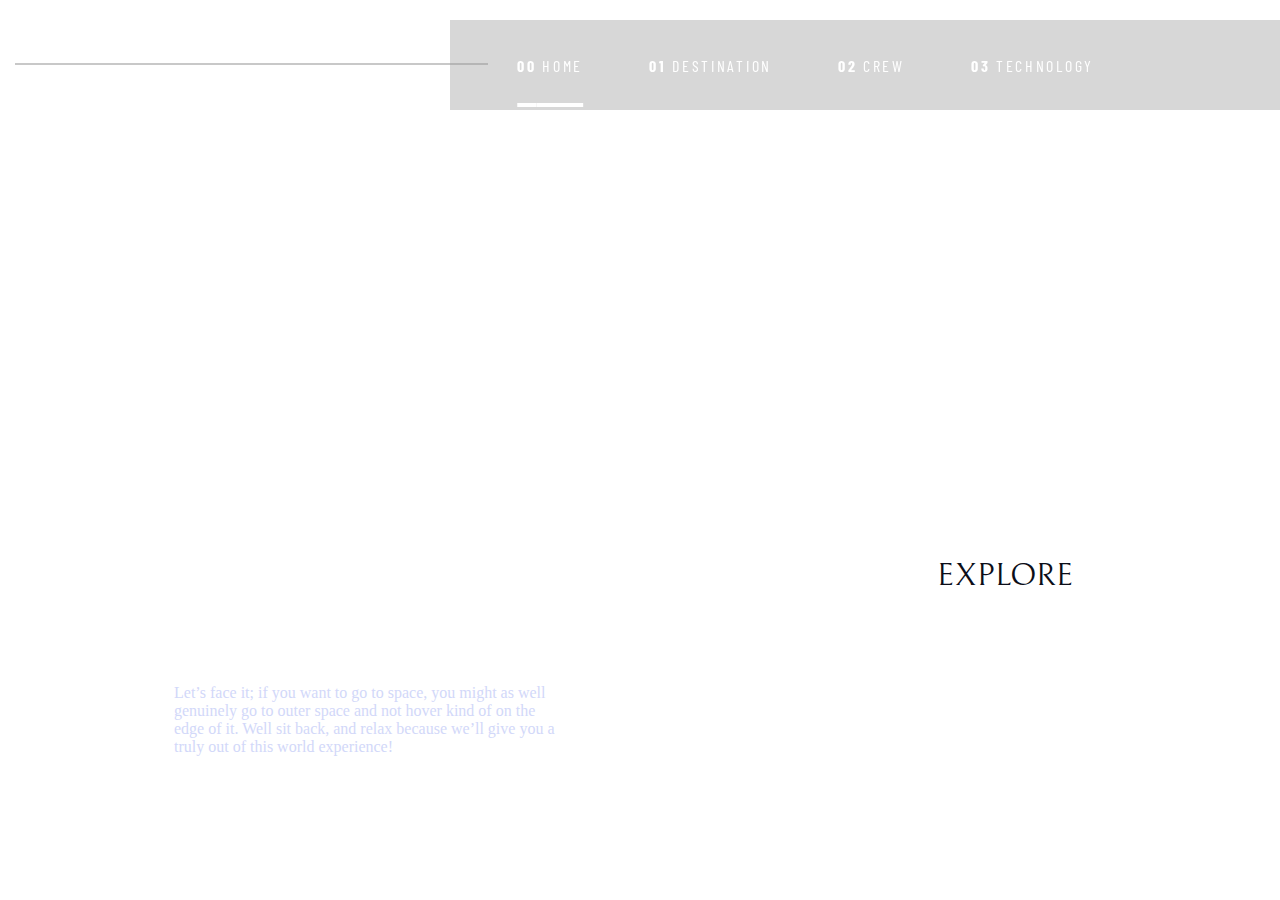
==== index.html @ a251c842 "moon destination ✅" ====
<!DOCTYPE html>
<html lang="en">
  <head>
    <meta charset="UTF-8" />
    <meta http-equiv="X-UA-Compatible" content="IE=edge" />
    <meta name="viewport" content="width=device-width, initial-scale=1.0" />
    <link href="https://fonts.googleapis.com/css2?family=Bellefair&display=swap" rel="stylesheet">
    <link href="https://fonts.googleapis.com/css2?family=Barlow+Condensed&display=swap" rel="stylesheet">
    <link rel="stylesheet" href="./styles/style.css">
    <title>Home</title>
  </head>

  <body class="home-body">
    <nav class="main-nav">
      <div class="blur-BG"></div>
      <div class="right-navbar">
      <ul>
        <li><a href="./index.html"><span class="current"><b>00</b> HOME</span></a></li>
        <li><a href="./pages/destination-moon.html"><span><b>01</b> DESTINATION</span></a></li>
        <li><a href="#"><span><b>02</b> CREW</span></a></li>
        <li><a href="#"><span><b>03</b> TECHNOLOGY</span></a></li>
      </ul>
    </div>
    <div class="left-navbar">
      <img class="logo" src="./starter-code/assets/shared/logo.svg" alt="Right Logo">
    </div>
    <div class="HRline-navbar"></div>
    </nav>
    <main>
      <h5 class="headline">SO, YOU WANT TO TRAVEL TO</h5>
      <h1 class="maintitle">SPACE</h1>
      <div class="body-text">
        <p>
          Let’s face it; if you want to go to space, you might as well genuinely
          go to outer space and not hover kind of on the edge of it. Well sit
          back, and relax because we’ll give you a truly out of this world
          experience!
        </p>
    </div>
    </main>
    <div class="explore-btn">
    <a class="round-btn" href="#"><h4 class="btn-h4">EXPLORE</h4></a>
    </div>
  </body>
</html>
---- styles/style.css ----
h1 {
  font-family: 'Bellefair', serif;
  color: white;
  font-size: 150px;
  font-weight: 400;
  background: transparent;
}

h2 {
  font-family: 'Bellefair', serif;
  color: white;
  font-size: 100px;
  font-weight: 400;
  background: transparent;
}

h3 {
  font-family: 'Bellefair', serif;
  color: white;
  font-size: 56px;
  font-weight: 400;
  background: transparent;
}

h4 {
  font-family: 'Bellefair', serif;
  color: white;
  font-size: 32px;
  font-weight: 400;
  background: transparent;
}

h5 {
  font-family: 'Bellefair', serif;
  color: white;
  font-size: 28px;
  letter-spacing: 4.75px;
  font-weight: 400;
  background: transparent;
}

.btn-h4 {
  font-family: 'Bellefair', serif;
  color: #0c0e18;
  font-size: 32px;
  font-weight: 400;
  background: transparent;
}

.nav-text-style-dest a {
  font-family: 'Barlow Condensed', sans-serif;
  text-transform: uppercase;
  font-size: 16px;
  font-weight: 400;
  background: transparent;
  letter-spacing: 2.7px;
  text-decoration: none;
}

.nav-text-style-dest a span {
  color: white;
  margin-right: 23px;
}

.nav-text-style-dest a span:hover {
  text-decoration: underline;
  text-underline-offset: 31px;
  text-decoration-thickness: 4px;
  -webkit-text-decoration-color: #979797;
          text-decoration-color: #979797;
}

.nav-text-style-dest a .current {
  color: white;
  text-decoration: underline;
  text-underline-offset: 31px;
  text-decoration-thickness: 4px;
}

.current-location {
  text-transform: uppercase;
}

.headline-dest {
  position: fixed;
  z-index: 2;
  font-family: 'Barlow Condensed', sans-serif;
  font-size: 28px;
  color: white;
  width: 450px;
  letter-spacing: 4.75px;
  text-transform: uppercase;
  margin-left: 120px;
}

.headline-dest b {
  color: #4f5159;
  font-weight: 900;
}

.body-text-dest {
  width: 390px;
  margin-top: -60px;
}

.body-text-dest p {
  color: #d2d8f9;
}

.subheadings-section .subheadings-left {
  display: inline-block;
  width: 190px;
  text-transform: uppercase;
}

.subheadings-section .subheadings-right {
  display: inline-block;
  text-transform: uppercase;
}

.subheading2 {
  padding-top: 25px;
  font-family: 'Barlow Condensed', sans-serif;
  font-size: 14px;
  letter-spacing: 2.35px;
  color: #d2d8f9;
}

.subheading1 {
  padding-top: 20px;
  font-family: 'Bellefair', serif;
  font-size: 28px;
  color: white;
}

.des-main {
  position: absolute;
  /*or fixed*/
  right: 0px;
  top: 350px;
  margin: auto;
  width: 50%;
  padding: 10px;
}

.HRline-footer-dest {
  display: absolute;
  position: relative;
  left: 0;
  top: 0;
  border: 1px solid #97979788;
  width: 444px;
}

.moon-img {
  position: absolute;
  left: 0;
  top: 200px;
  width: 445px;
  height: 445px;
}

* {
  -webkit-box-sizing: border-box;
          box-sizing: border-box;
}

.home-body {
  background: url(/starter-code/assets/home/background-home-desktop.jpg) no-repeat center center fixed;
  background-size: cover;
}

.dest-body {
  background: url(/starter-code/assets/destination/background-destination-desktop.jpg) no-repeat center center fixed;
  background-size: cover;
}

main {
  padding-top: 210px;
  padding-left: 166px;
  width: 690px;
}

.nav-main {
  position: fixed;
  z-index: 1;
}

nav {
  display: relative;
  -webkit-box-pack: justify;
      -ms-flex-pack: justify;
          justify-content: space-between;
  -webkit-box-align: center;
      -ms-flex-align: center;
          align-items: center;
  padding: 0 1rem;
  height: 96px;
  width: 1385px;
  background-color: transparent;
  float: right;
}

nav .left-navbar {
  display: -webkit-box;
  display: -ms-flexbox;
  display: flex;
  position: absolute;
  left: 55;
  top: 40px;
}

nav .HRline-navbar {
  display: absolute;
  position: relative;
  left: 112px;
  top: 55px;
  border: 1px solid #97979788;
  width: 473px;
}

nav .blur-BG {
  background-color: rgba(155, 155, 155, 0.4);
  -webkit-backdrop-filter: blur(13px);
          backdrop-filter: blur(13px);
  width: 830px;
  height: 90px;
  position: absolute;
  top: 20px;
  right: 0;
}

nav .right-navbar {
  display: -webkit-box;
  display: -ms-flexbox;
  display: flex;
  width: 830px;
  position: flex;
  right: 0;
}

nav ul {
  display: -webkit-box;
  display: -ms-flexbox;
  display: flex;
  list-style: none;
  position: absolute;
  right: 170px;
  top: 40px;
  font-family: 'Barlow Condensed', sans-serif;
  font-size: 16px;
  letter-spacing: 2.7px;
}

nav ul li {
  margin-right: 1rem;
}

nav ul a {
  color: white;
  text-decoration: none;
}

nav ul a span {
  padding-left: 50px;
}

nav ul a span:hover {
  text-decoration: underline;
  text-underline-offset: 31px;
  text-decoration-thickness: 4px;
  -webkit-text-decoration-color: #979797;
          text-decoration-color: #979797;
}

nav ul a .current {
  color: white;
  text-decoration: underline;
  text-underline-offset: 31px;
  text-decoration-thickness: 4px;
}

.headline {
  margin-top: 175px;
}

.headline-dest {
  margin-top: 175px;
}

.maintitle {
  margin-top: 6px;
}

.body-text {
  width: 390px;
  margin-top: -60px;
}

.body-text p {
  color: #d2d8f9;
}

.explore-btn {
  display: -webkit-box;
  display: -ms-flexbox;
  display: flex;
  position: absolute;
  right: 275px;
  bottom: 340px;
}

.explore-btn .round-btn {
  display: block;
  width: 274px;
  height: 274px;
  line-height: 80px;
  border-radius: 50%;
  color: white;
  text-align: center;
  text-decoration: none;
  background: white;
  -webkit-box-shadow: 0 0 3px white;
          box-shadow: 0 0 3px white;
  font-size: 20px;
  font-weight: bold;
  position: relative;
  z-index: 999;
  padding-top: 70px;
  padding-bottom: 70px;
  margin: 0;
  position: absolute;
  top: 50%;
  left: 50%;
  -webkit-transform: translate(-50%, -50%);
          transform: translate(-50%, -50%);
}

.explore-btn .round-btn:hover {
  background: white;
  color: transparent;
  width: 450px;
  height: 450px;
  border: 70px solid #979797d0;
  padding-top: 70px;
  padding-bottom: 70px;
  opacity: 0.9;
}
/*# sourceMappingURL=style.css.map */
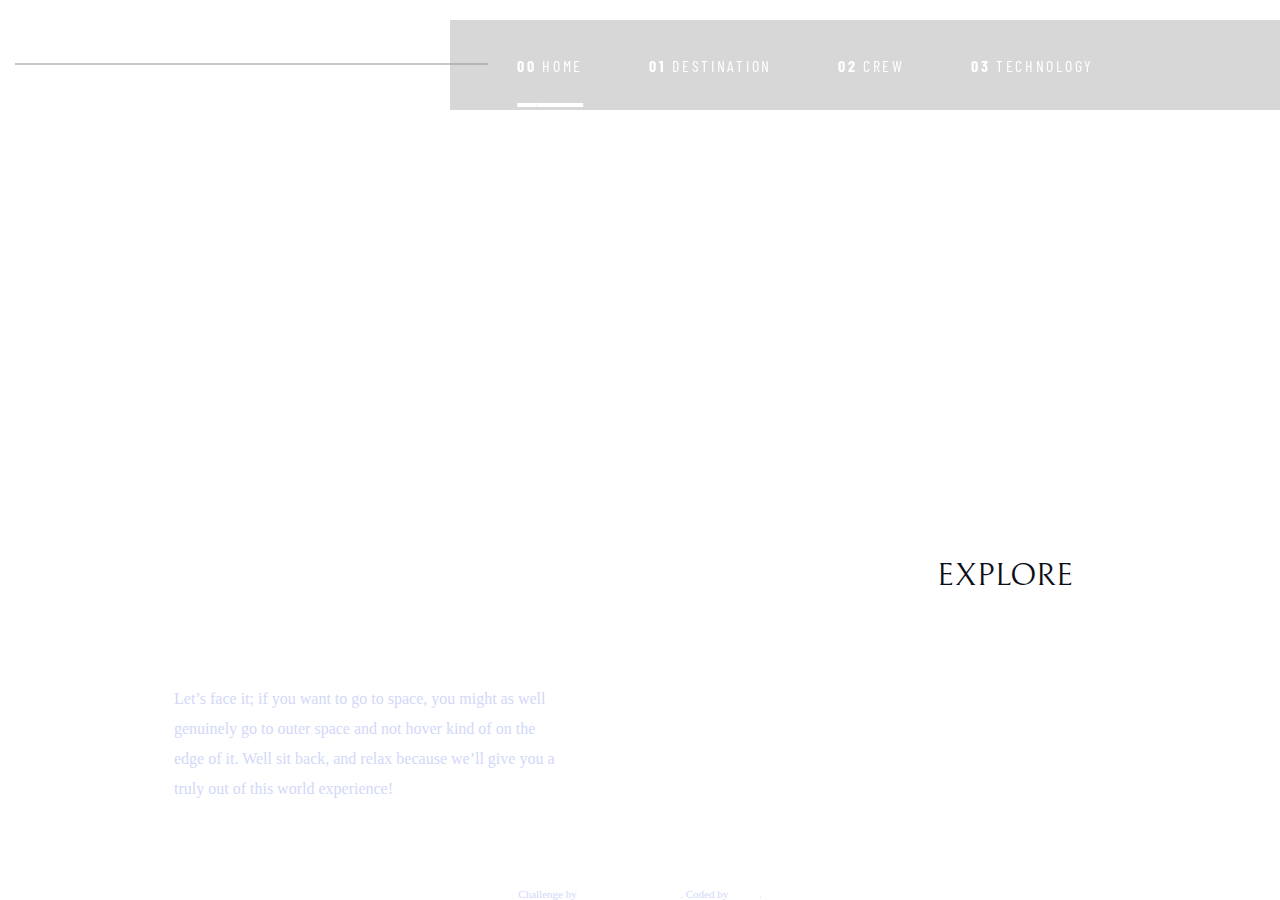
==== commit 65a51e0a: "attribution" ====
--- a/index.html
+++ b/index.html
@@ -4,6 +4,7 @@
     <meta charset="UTF-8" />
     <meta http-equiv="X-UA-Compatible" content="IE=edge" />
     <meta name="viewport" content="width=device-width, initial-scale=1.0" />
+    <link rel="icon" type="image/png" sizes="32x32" href="./starter-code/assets/favicon-32x32.png">
     <link href="https://fonts.googleapis.com/css2?family=Bellefair&display=swap" rel="stylesheet">
     <link href="https://fonts.googleapis.com/css2?family=Barlow+Condensed&display=swap" rel="stylesheet">
     <link rel="stylesheet" href="./styles/style.css">
@@ -17,8 +18,8 @@
       <ul>
         <li><a href="./index.html"><span class="current"><b>00</b> HOME</span></a></li>
         <li><a href="./pages/destination-moon.html"><span><b>01</b> DESTINATION</span></a></li>
-        <li><a href="#"><span><b>02</b> CREW</span></a></li>
-        <li><a href="#"><span><b>03</b> TECHNOLOGY</span></a></li>
+        <li><a href="./pages/crew-commander.html"><span><b>02</b> CREW</span></a></li>
+        <li><a href="./pages/technology-vehicle.html"><span><b>03</b> TECHNOLOGY</span></a></li>
       </ul>
     </div>
     <div class="left-navbar">
@@ -39,7 +40,17 @@
     </div>
     </main>
     <div class="explore-btn">
-    <a class="round-btn" href="#"><h4 class="btn-h4">EXPLORE</h4></a>
+    <a class="round-btn" href="./pages/destination-moon.html"><h4 class="btn-h4">EXPLORE</h4></a>
+    </div>
+    <div class="attribution">
+      Challenge by
+      <a href="https://www.frontendmentor.io/challenges/space-tourism-multipage-website-gRWj1URZ3/hub/space-tourism-multipage-website-hGzf0XF_4" target="_blank">
+        Frontend Mentor Et al
+      </a>
+      . Coded by
+      <a href="https://www.frontendmentor.io/profile/inspiringsource" target="_blank">Avi B</a>
+      .
     </div>
   </body>
+
 </html>
--- a/styles/style.css
+++ b/styles/style.css
@@ -47,6 +47,15 @@
   background: transparent;
 }
 
+p {
+  line-height: 30px;
+}
+
+.dest-body {
+  background: url(/starter-code/assets/destination/background-destination-desktop.jpg) no-repeat center center fixed;
+  background-size: cover;
+}
+
 .nav-text-style-dest a {
   font-family: 'Barlow Condensed', sans-serif;
   text-transform: uppercase;
@@ -90,7 +99,7 @@
   width: 450px;
   letter-spacing: 4.75px;
   text-transform: uppercase;
-  margin-left: 120px;
+  margin-left: 165px;
 }
 
 .headline-dest b {
@@ -160,6 +169,448 @@
   height: 445px;
 }
 
+@media screen and (max-width: 960px) {
+  .headline-dest {
+    position: fixed;
+    z-index: 2;
+    font-family: 'Barlow Condensed', sans-serif;
+    font-size: 28px;
+    color: white;
+    width: 450px;
+    letter-spacing: 4.75px;
+    text-transform: uppercase;
+    margin-left: 30px;
+    top: -30px;
+  }
+  .headline-dest b {
+    color: #4f5159;
+    font-weight: 900;
+  }
+  .moon-img {
+    position: absolute;
+    left: 50%;
+    top: 80px;
+    width: 250px;
+    height: 250px;
+  }
+  .des-main {
+    position: absolute;
+    /*or fixed*/
+    left: 60px;
+    top: 510px;
+    margin: auto;
+    width: 50%;
+    padding: 10px;
+  }
+  .current-location {
+    text-transform: uppercase;
+    margin-left: -40px;
+    margin-top: 60px;
+  }
+  .body-text-dest {
+    width: 540px;
+    margin-top: -75px;
+    margin-left: -130px;
+  }
+  .body-text-dest p {
+    color: #d2d8f9;
+    text-align: center;
+  }
+  .HRline-footer-dest {
+    display: absolute;
+    position: relative;
+    left: -100px;
+    top: 0;
+    border: 1px solid #97979788;
+    width: 444px;
+  }
+}
+
+.crew-body {
+  background: url(/starter-code/assets/crew/background-crew-desktop.jpg) no-repeat center center fixed;
+  background-size: cover;
+}
+
+.crew-image {
+  display: -webkit-box;
+  display: -ms-flexbox;
+  display: flex;
+  position: absolute;
+  right: 150px;
+  bottom: 0;
+}
+
+.headline-crew {
+  position: fixed;
+  z-index: 2;
+  font-family: 'Barlow Condensed', sans-serif;
+  font-size: 28px;
+  color: white;
+  width: 450px;
+  letter-spacing: 4.75px;
+  text-transform: uppercase;
+  margin-left: 165px;
+  margin-top: 180px;
+}
+
+.headline-crew b {
+  color: #4f5159;
+  font-weight: 900;
+}
+
+.title {
+  color: rgba(206, 198, 198, 0.473);
+  text-transform: uppercase;
+  margin-top: 230px;
+}
+
+.crew-name {
+  margin-top: -35px;
+  padding-bottom: 20px;
+  text-transform: uppercase;
+}
+
+.crew-text {
+  width: 390px;
+  margin-top: -60px;
+}
+
+.crew-text p {
+  color: #d2d8f9;
+}
+
+.crew-btn {
+  display: -webkit-box;
+  display: -ms-flexbox;
+  display: flex;
+  left: 175px;
+  margin-top: 135px;
+  position: absolute;
+}
+
+.crew-btn .dot {
+  height: 15px;
+  width: 15px;
+  background-color: #979797;
+  border-radius: 50%;
+  display: inline-block;
+  text-decoration: none !important;
+  margin-right: 19px;
+}
+
+.crew-btn .set {
+  background: white;
+}
+
+.crew-btn .dot:hover {
+  background: white;
+}
+
+@media screen and (max-width: 960px) {
+  .headline-crew {
+    position: fixed;
+    z-index: 2;
+    font-family: 'Barlow Condensed', sans-serif;
+    font-size: 28px;
+    color: white;
+    width: 450px;
+    letter-spacing: 4.75px;
+    text-transform: uppercase;
+    margin-left: 30px;
+    top: -30px;
+  }
+  .headline-crew b {
+    color: #4f5159;
+    font-weight: 900;
+  }
+  .title {
+    color: rgba(206, 198, 198, 0.473);
+    text-transform: uppercase;
+    margin-top: 0;
+    font-size: 32px;
+    text-align: center;
+    margin-left: -130px;
+  }
+  .crew-name {
+    margin-top: -40px;
+    padding-bottom: 15px;
+    text-transform: uppercase;
+    text-align: center;
+    margin-left: -130px;
+  }
+  .crew-text {
+    width: 560px;
+    top: 0;
+  }
+  .crew-text p {
+    color: #d2d8f9;
+    text-align: center;
+  }
+  .crew-btn {
+    display: -webkit-box;
+    display: -ms-flexbox;
+    display: flex;
+    left: 45%;
+    margin-top: 15px;
+    position: absolute;
+  }
+  .crew-btn .dot {
+    height: 15px;
+    width: 15px;
+    background-color: #979797;
+    border-radius: 50%;
+    display: inline-block;
+    text-decoration: none !important;
+    margin-right: 19px;
+  }
+  .crew-btn .set {
+    background: white;
+  }
+  .crew-btn .dot:hover {
+    background: white;
+  }
+  .crew-image {
+    display: -webkit-box;
+    display: -ms-flexbox;
+    display: flex;
+    position: absolute;
+    right: 25%;
+    bottom: 0;
+  }
+  .crew-image img {
+    width: 320px;
+  }
+}
+
+.tech-body {
+  background: url(/starter-code/assets/technology/background-technology-desktop.jpg) no-repeat center center fixed;
+  background-size: cover;
+}
+
+.tablet-img {
+  visibility: hidden;
+}
+
+.tech-btn {
+  display: -webkit-box;
+  display: -ms-flexbox;
+  display: flex;
+  left: 55px;
+  bottom: 32px;
+  position: absolute;
+  -webkit-box-orient: vertical;
+  -webkit-box-direction: normal;
+      -ms-flex-direction: column;
+          flex-direction: column;
+  float: left;
+}
+
+.tech-btn a {
+  color: white;
+  font-size: 32px;
+  text-align: center;
+  padding-top: 22px;
+  font-family: 'Bellefair', serif;
+}
+
+.tech-btn .dot {
+  height: 80px;
+  width: 80px;
+  background-color: transparent;
+  border-style: solid;
+  border-color: rgba(255, 255, 255, 0.404);
+  border-width: 1px;
+  border-radius: 50%;
+  display: inline-block;
+  text-decoration: none !important;
+  margin-top: 19px;
+}
+
+.tech-btn .set {
+  background: white;
+  color: black;
+}
+
+.tech-btn .set:hover {
+  pointer-events: none;
+}
+
+.tech-btn .dot:hover {
+  border-width: 1.5px;
+  border-color: white;
+}
+
+.headline-tech {
+  position: fixed;
+  z-index: 2;
+  font-family: 'Barlow Condensed', sans-serif;
+  font-size: 28px;
+  color: white;
+  width: 450px;
+  letter-spacing: 4.75px;
+  text-transform: uppercase;
+  margin-left: 165px;
+  margin-top: 180px;
+}
+
+.headline-tech b {
+  color: #4f5159;
+  font-weight: 900;
+}
+
+.tech-image {
+  display: -webkit-box;
+  display: -ms-flexbox;
+  display: flex;
+  position: absolute;
+  right: -5px;
+  bottom: 150px;
+}
+
+.tech-main {
+  left: 123px;
+  bottom: 260px;
+  position: absolute;
+  padding-left: 210px;
+}
+
+.tech-main .tech-text {
+  width: 368px;
+  margin-top: -60px;
+}
+
+.tech-main .tech-text p {
+  color: #d2d8f9;
+}
+
+.pretitle {
+  font-size: 16px;
+  color: #d2d8f9;
+  letter-spacing: 2.7px;
+  margin-bottom: 50px;
+  text-transform: uppercase;
+}
+
+.tech-name {
+  margin-top: -35px;
+  padding-bottom: 20px;
+  text-transform: uppercase;
+}
+
+@media screen and (max-width: 960px) {
+  .tech-body {
+    background: url(/starter-code/assets/technology/background-technology-tablet.jpg) no-repeat center center fixed;
+    background-size: cover;
+  }
+  .headline-tech {
+    position: fixed;
+    z-index: 2;
+    font-family: 'Barlow Condensed', sans-serif;
+    font-size: 28px;
+    color: white;
+    width: 450px;
+    letter-spacing: 4.75px;
+    text-transform: uppercase;
+    margin-left: 30px;
+    top: -30px;
+  }
+  .headline-tech b {
+    color: #4f5159;
+    font-weight: 900;
+  }
+  .tech-image {
+    visibility: hidden;
+  }
+  .tablet-img {
+    display: -webkit-box;
+    display: -ms-flexbox;
+    display: flex;
+    position: absolute;
+    top: 225px;
+    width: 100%;
+    visibility: visible;
+    right: 0;
+    left: 5px;
+  }
+  .tech-btn {
+    display: -webkit-box;
+    display: -ms-flexbox;
+    display: flex;
+    left: 250px;
+    bottom: -90px;
+    position: absolute;
+    -webkit-box-orient: horizontal;
+    -webkit-box-direction: normal;
+        -ms-flex-direction: row;
+            flex-direction: row;
+    float: left;
+  }
+  .tech-btn a {
+    color: white;
+    font-size: 32px;
+    text-align: center;
+    padding-top: 22px;
+    margin-left: 25px;
+    font-family: 'Bellefair', serif;
+  }
+  .tech-btn .dot {
+    height: 80px;
+    width: 80px;
+    background-color: transparent;
+    border-style: solid;
+    border-color: rgba(255, 255, 255, 0.404);
+    border-width: 1px;
+    border-radius: 50%;
+    display: inline-block;
+    text-decoration: none !important;
+    margin-top: 19px;
+  }
+  .tech-btn .set {
+    background: white;
+    color: black;
+  }
+  .tech-btn .set:hover {
+    pointer-events: none;
+  }
+  .tech-btn .dot:hover {
+    border-width: 1.5px;
+    border-color: white;
+  }
+  .tech-main {
+    width: 680px;
+    text-align: center;
+    position: absolute;
+    top: 50%;
+    left: 43%;
+    margin-right: -50%;
+    -webkit-transform: translate(-50%, -50%);
+            transform: translate(-50%, -50%);
+  }
+  .tech-main .pretitle {
+    font-size: 15px;
+    color: #d2d8f9;
+    letter-spacing: 2.7px;
+    text-transform: uppercase;
+    margin-top: 115px;
+    margin-left: -35px;
+  }
+  .tech-main .tech-name {
+    margin-top: -35px;
+    padding-bottom: 20px;
+    text-transform: uppercase;
+    font-size: 36px;
+    margin-left: -45px;
+  }
+  .tech-main .tech-text {
+    width: 410px;
+    margin-top: -50px;
+    margin-left: 10px;
+  }
+  .tech-main .tech-text p {
+    color: #d2d8f9;
+  }
+}
+
 * {
   -webkit-box-sizing: border-box;
           box-sizing: border-box;
@@ -167,11 +618,6 @@
 
 .home-body {
   background: url(/starter-code/assets/home/background-home-desktop.jpg) no-repeat center center fixed;
-  background-size: cover;
-}
-
-.dest-body {
-  background: url(/starter-code/assets/destination/background-destination-desktop.jpg) no-repeat center center fixed;
   background-size: cover;
 }
 
@@ -346,4 +792,179 @@
   padding-bottom: 70px;
   opacity: 0.9;
 }
+
+.attribution {
+  color: #d2d8f9;
+  font-size: 11px;
+  text-align: center;
+  position: absolute;
+  bottom: 0;
+  left: 50%;
+  -webkit-transform: translate(-50%, 0);
+  transform: translate(-50%, 0);
+}
+
+.attribution a {
+  color: white;
+}
+
+@media screen and (max-width: 960px) {
+  nav {
+    display: relative;
+    -webkit-box-pack: justify;
+        -ms-flex-pack: justify;
+            justify-content: space-between;
+    -webkit-box-align: center;
+        -ms-flex-align: center;
+            align-items: center;
+    padding: 0 1rem;
+    height: 96px;
+    width: 1385px;
+    background-color: transparent;
+    float: right;
+  }
+  nav .left-navbar {
+    display: -webkit-box;
+    display: -ms-flexbox;
+    display: flex;
+    position: absolute;
+    left: 35px;
+    top: 40px;
+  }
+  nav .HRline-navbar {
+    display: none;
+    visibility: hidden;
+  }
+  nav .blur-BG {
+    background-color: rgba(155, 155, 155, 0.4);
+    -webkit-backdrop-filter: blur(13px);
+            backdrop-filter: blur(13px);
+    width: 600px;
+    height: 90px;
+    position: absolute;
+    top: 20px;
+    right: 0;
+  }
+  nav .right-navbar {
+    display: -webkit-box;
+    display: -ms-flexbox;
+    display: flex;
+    width: 830px;
+    position: flex;
+    right: 0;
+  }
+  nav ul {
+    display: -webkit-box;
+    display: -ms-flexbox;
+    display: flex;
+    list-style: none;
+    position: absolute;
+    right: 40px;
+    top: 40px;
+    font-family: 'Barlow Condensed', sans-serif;
+    font-size: 16px;
+    letter-spacing: 2.7px;
+  }
+  nav ul li {
+    margin-right: 1rem;
+  }
+  nav ul a {
+    color: white;
+    text-decoration: none;
+  }
+  nav ul a b {
+    display: none;
+    visibility: hidden;
+  }
+  nav ul a span {
+    padding-left: 50px;
+  }
+  nav ul a span:hover {
+    text-decoration: underline;
+    text-underline-offset: 31px;
+    text-decoration-thickness: 4px;
+    -webkit-text-decoration-color: #979797;
+            text-decoration-color: #979797;
+  }
+  nav ul a .current {
+    color: white;
+    text-decoration: underline;
+    text-underline-offset: 31px;
+    text-decoration-thickness: 4px;
+  }
+  .home-body {
+    background: url(/starter-code/assets/home/background-home-tablet.jpg) no-repeat center center fixed;
+    background-size: cover;
+  }
+  main {
+    width: 100%;
+    display: relative;
+  }
+  main .headline {
+    display: float;
+    margin-left: -100px;
+    width: 100%;
+    text-align: center;
+    margin-top: -50px;
+    font-size: 18px;
+  }
+  main .maintitle {
+    margin-left: -200px;
+    text-align: center;
+  }
+  main .body-text {
+    border-radius: 1em;
+    padding: 1em;
+    padding-top: 120px;
+    position: absolute;
+    top: 50%;
+    left: 50%;
+    margin-right: -50%;
+    -webkit-transform: translate(-50%, -50%);
+            transform: translate(-50%, -50%);
+  }
+  main .body-text p {
+    text-align: center;
+    margin: 0;
+  }
+  .explore-btn {
+    bottom: 180px;
+    right: 50%;
+    left: 50%;
+  }
+  .explore-btn .round-btn {
+    display: block;
+    width: 274px;
+    height: 274px;
+    line-height: 80px;
+    border-radius: 50%;
+    color: white;
+    text-align: center;
+    text-decoration: none;
+    background: white;
+    -webkit-box-shadow: 0 0 3px white;
+            box-shadow: 0 0 3px white;
+    font-size: 20px;
+    font-weight: bold;
+    position: relative;
+    z-index: 999;
+    padding-top: 70px;
+    padding-bottom: 70px;
+    margin: 0;
+    position: absolute;
+    top: 50%;
+    left: 50%;
+    -webkit-transform: translate(-50%, -50%);
+            transform: translate(-50%, -50%);
+  }
+  .explore-btn .round-btn:hover {
+    background: white;
+    color: transparent;
+    width: 274px;
+    height: 274px;
+    border: 0px solid transparent;
+    line-height: 80px;
+    opacity: 0.9;
+  }
+}
 /*# sourceMappingURL=style.css.map */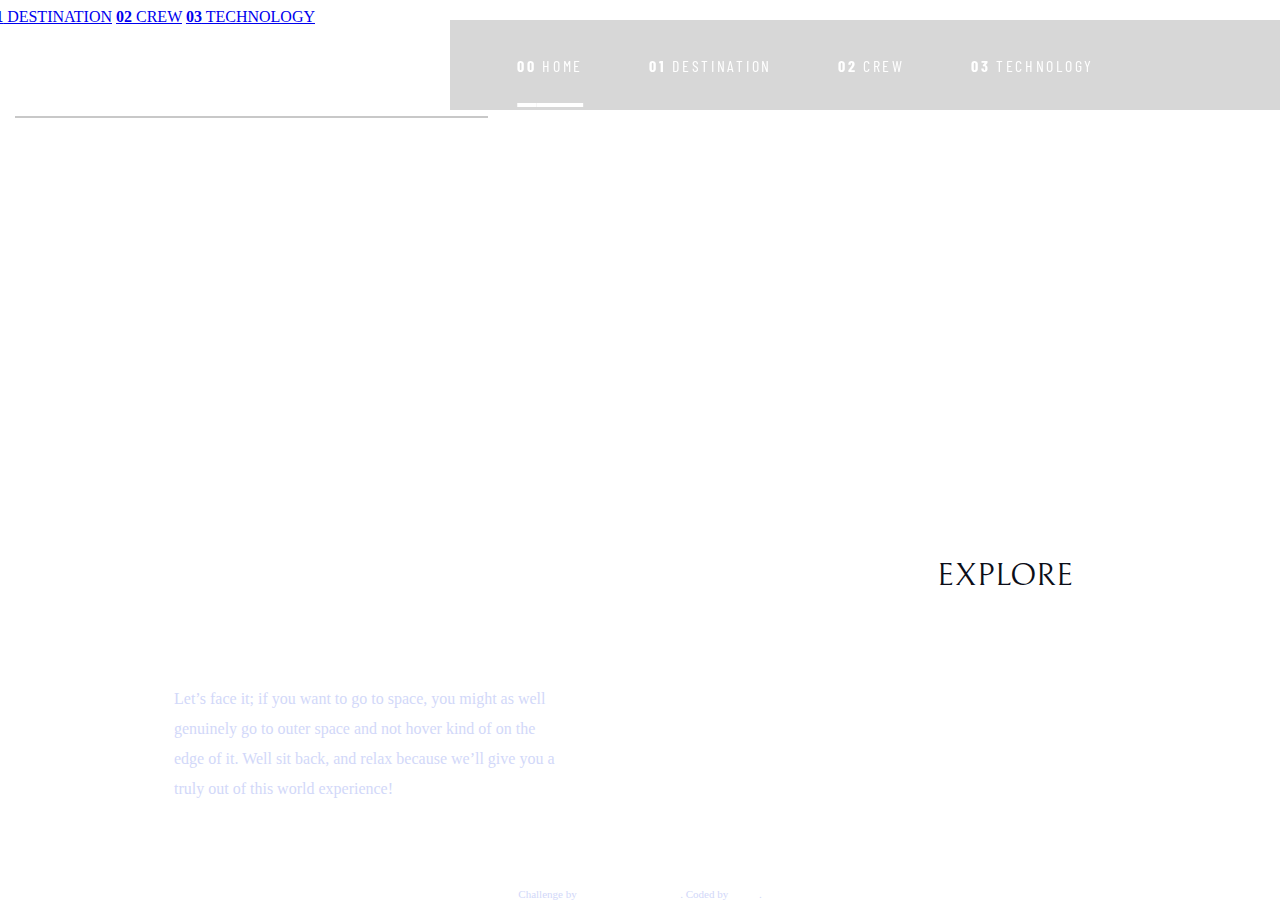
==== commit 03d6642d: "mobile 2/3" ====
--- a/index.html
+++ b/index.html
@@ -12,8 +12,21 @@
   </head>
 
   <body class="home-body">
+
     <nav class="main-nav">
+
+      <!-- mobile sidenav -->
+      <div class="sidenav" id="mySidenav">
+        <a href="javascript:void(0)" class="closebtn" onclick="closeNav()">&times;</a>
+        <a href="./index.html"><span class="current"><b>00</b> HOME</span></a>
+        <a href="./pages/destination-moon.html"><span><b>01</b> DESTINATION</span></a>
+        <a href="./pages/crew-commander.html"><span><b>02</b> CREW</span></a>
+        <a href="./pages/technology-vehicle.html"><span><b>03</b> TECHNOLOGY</span></a>
+      </div>
+      <span class="hamburger" style="font-size:30px;cursor:pointer" onclick="openNav()">&#9776;</span>  
+
       <div class="blur-BG"></div>
+      
       <div class="right-navbar">
       <ul>
         <li><a href="./index.html"><span class="current"><b>00</b> HOME</span></a></li>
@@ -51,6 +64,7 @@
       <a href="https://www.frontendmentor.io/profile/inspiringsource" target="_blank">Avi B</a>
       .
     </div>
+    <script src="./styles/script.js"></script>
   </body>
 
 </html>
--- a/styles/style.css
+++ b/styles/style.css
@@ -92,6 +92,7 @@
 
 .headline-dest {
   position: fixed;
+  margin-top: 175px;
   z-index: 2;
   font-family: 'Barlow Condensed', sans-serif;
   font-size: 28px;
@@ -730,10 +731,6 @@
   margin-top: 175px;
 }
 
-.headline-dest {
-  margin-top: 175px;
-}
-
 .maintitle {
   margin-top: 6px;
 }
@@ -794,6 +791,7 @@
 }
 
 .attribution {
+  width: 300px;
   color: #d2d8f9;
   font-size: 11px;
   text-align: center;
@@ -967,4 +965,160 @@
     opacity: 0.9;
   }
 }
+
+@media (max-width: 480px) {
+  .home-body {
+    background: url(/starter-code/assets/home/background-home-mobile.jpg) no-repeat center center fixed;
+    background-size: cover;
+  }
+  .main-nav {
+    display: relative;
+    -webkit-box-pack: justify;
+        -ms-flex-pack: justify;
+            justify-content: space-between;
+    -webkit-box-align: center;
+        -ms-flex-align: center;
+            align-items: center;
+    padding: 0 1rem;
+    height: 96px;
+    width: 1385px;
+    background-color: transparent;
+    float: right;
+  }
+  .main-nav .hamburger {
+    position: absolute;
+    right: 40px;
+    top: 45px;
+    width: 30px;
+    height: 30px;
+    color: #d2d8f9;
+    z-index: 100;
+  }
+  .main-nav .sidenav {
+    height: 100%;
+    width: 0;
+    position: fixed;
+    z-index: 9999;
+    top: 0;
+    right: 0;
+    overflow-x: hidden;
+    -webkit-transition: 0.5s;
+    transition: 0.5s;
+    padding-top: 60px;
+    background-color: rgba(155, 155, 155, 0.4);
+    -webkit-backdrop-filter: blur(13px);
+            backdrop-filter: blur(13px);
+    position: fixed;
+  }
+  .main-nav .sidenav a {
+    padding-top: 36px;
+    padding-right: 25px;
+    padding-bottom: 8px;
+    padding-left: 46px;
+    text-decoration: none;
+    font-size: 25px;
+    color: white;
+    font-family: 'Barlow Condensed', sans-serif;
+    display: block;
+    -webkit-transition: 0.3s;
+    transition: 0.3s;
+  }
+  .main-nav .sidenav a:hover {
+    color: #f1f1f1;
+  }
+  .main-nav .sidenav .closebtn {
+    color: #d2d8f9;
+    font-size: 100px;
+  }
+  .main-nav .sidenav .closebtn {
+    position: absolute;
+    top: 0;
+    right: 25px;
+    font-size: 36px;
+    margin-left: 50px;
+  }
+  .main-nav .left-navbar {
+    display: -webkit-box;
+    display: -ms-flexbox;
+    display: flex;
+    position: absolute;
+    left: 35px;
+    top: 35px;
+  }
+  .main-nav .HRline-navbar {
+    display: none;
+    visibility: hidden;
+  }
+  .main-nav .blur-BG {
+    display: none;
+    visibility: hidden;
+  }
+  .main-nav .right-navbar {
+    display: none;
+    width: 830px;
+    position: flex;
+    right: 0;
+  }
+  .main-nav ul {
+    display: -webkit-box;
+    display: -ms-flexbox;
+    display: flex;
+    list-style: none;
+    position: absolute;
+    right: 40px;
+    top: 40px;
+    font-family: 'Barlow Condensed', sans-serif;
+    font-size: 16px;
+    letter-spacing: 2.7px;
+  }
+  .main-nav ul li {
+    margin-right: 1rem;
+  }
+  .main-nav ul a {
+    color: white;
+    text-decoration: none;
+  }
+  .main-nav ul a b {
+    display: none;
+    visibility: hidden;
+  }
+  .main-nav ul a span {
+    padding-left: 50px;
+  }
+  .main-nav ul a span:hover {
+    text-decoration: underline;
+    text-underline-offset: 31px;
+    text-decoration-thickness: 4px;
+    -webkit-text-decoration-color: #979797;
+            text-decoration-color: #979797;
+  }
+  .main-nav ul a .current {
+    color: white;
+    text-decoration: underline;
+    text-underline-offset: 31px;
+    text-decoration-thickness: 4px;
+  }
+  .explore-btn .round-btn {
+    position: absolute;
+    width: 140px;
+    height: 50px;
+    top: 50%;
+    left: 50%;
+  }
+  .explore-btn .round-btn h4 {
+    font-size: 24px;
+    margin-top: -36px;
+  }
+  main .headline {
+    width: 320px;
+    letter-spacing: 0.7px;
+    font-size: 14px;
+    color: #d2d8f9;
+    margin-left: -143px;
+  }
+  main .maintitle {
+    margin-top: 6px;
+    font-size: 80px;
+  }
+}
 /*# sourceMappingURL=style.css.map */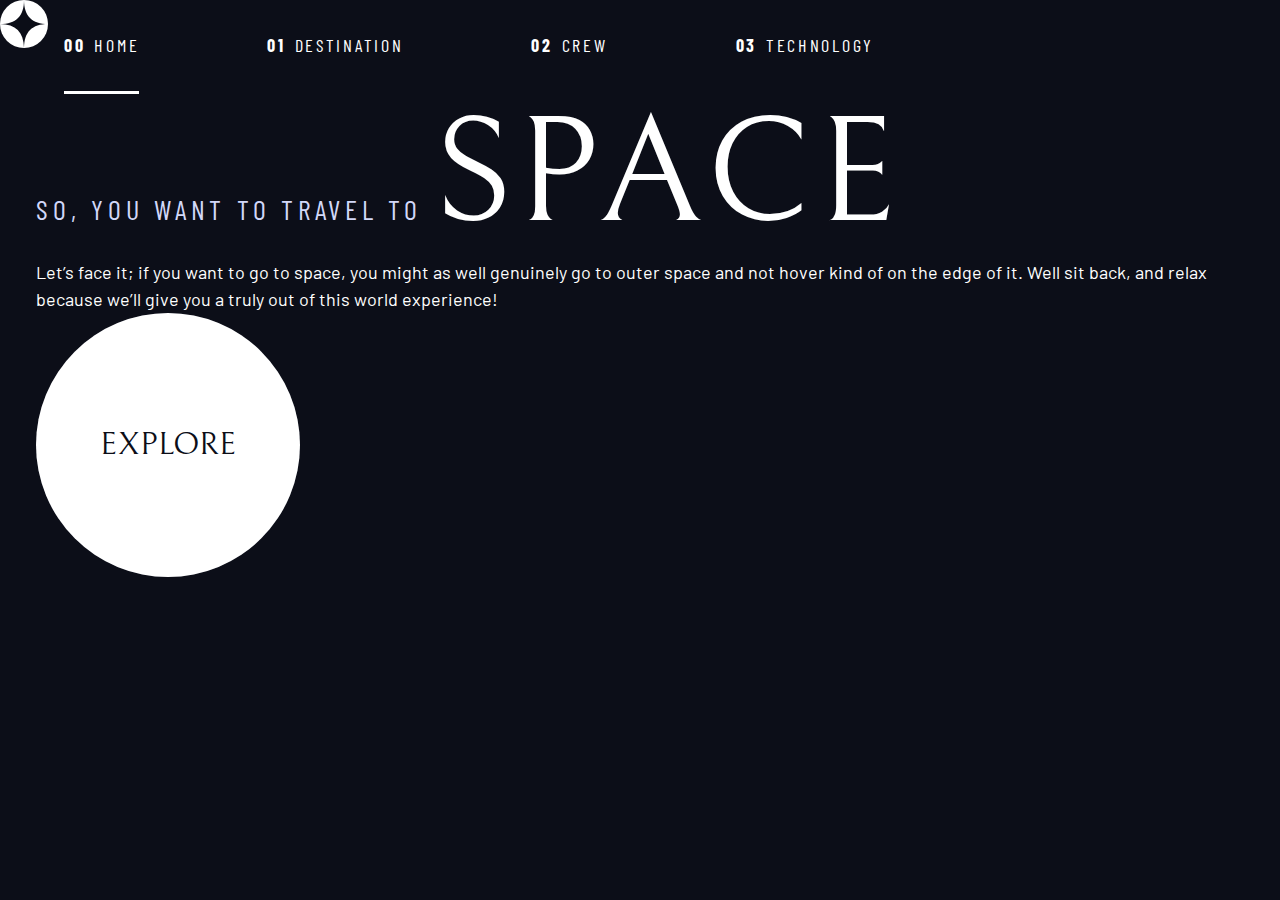
==== commit e8338de9: "homepage" ====
--- a/index.html
+++ b/index.html
@@ -1,70 +1,45 @@
 <!DOCTYPE html>
 <html lang="en">
-  <head>
-    <meta charset="UTF-8" />
-    <meta http-equiv="X-UA-Compatible" content="IE=edge" />
-    <meta name="viewport" content="width=device-width, initial-scale=1.0" />
-    <link rel="icon" type="image/png" sizes="32x32" href="./starter-code/assets/favicon-32x32.png">
-    <link href="https://fonts.googleapis.com/css2?family=Bellefair&display=swap" rel="stylesheet">
-    <link href="https://fonts.googleapis.com/css2?family=Barlow+Condensed&display=swap" rel="stylesheet">
-    <link rel="stylesheet" href="./styles/style.css">
-    <title>Home</title>
-  </head>
+<head>
+  <meta charset="UTF-8">
+  <meta name="viewport" content="width=device-width, initial-scale=1.0">
 
-  <body class="home-body">
+  <link rel="icon" type="image/png" sizes="32x32" href="./assets/favicon-32x32.png">
+  <!-- Google fonts -->
+  <link rel="preconnect" href="https://fonts.googleapis.com">
+  <link rel="preconnect" href="https://fonts.gstatic.com" crossorigin>
+  <link href="https://fonts.googleapis.com/css2?family=Barlow+Condensed:wght@400;700&family=Bellefair&family=Barlow:wght@400;700&display=swap"
+      rel="stylesheet">
+      
+  <!-- Our custom CSS -->
+  <link rel="stylesheet" href="index.css">
+  <title>Frontend Mentor | Space tourism website</title>
+</head>
+<body>
+  
+  <header class="primary-header flex">
+    <div>
+      <img src="./assets/shared/logo.svg" alt="space tourism logo" class="logo">
+    </div>
+    <nav>
+        <ul class="primary-navigation underline-indicators flex">
+            <li class="active"><a class="ff-sans-cond uppercase text-white letter-spacing-2" href="index.html"><span>00</span>Home</a></li>
+            <li><a class="ff-sans-cond uppercase text-white letter-spacing-2" href="destination.html"><span>01</span>Destination</a></li>
+            <li><a class="ff-sans-cond uppercase text-white letter-spacing-2" href="crew.html"><span>02</span>Crew</a></li>
+            <li><a class="ff-sans-cond uppercase text-white letter-spacing-2" href="technology.html"><span>03</span>Technology</a></li>
+        </ul>
+    </nav>
+  </header>
 
-    <nav class="main-nav">
+  <div class="container">
+  <h1 class="text-accent fs-500 ff-sans-cond uppercase letter-spacing-1">So, you want to travel to
+  <span class="fs-900 ff-serif text-white">Space</span></h1>
+  <p>Let’s face it; if you want to go to space, you might as well genuinely go to 
+  outer space and not hover kind of on the edge of it. Well sit back, and relax 
+  because we’ll give you a truly out of this world experience! </p>
 
-      <!-- mobile sidenav -->
-      <div class="sidenav" id="mySidenav">
-        <a href="javascript:void(0)" class="closebtn" onclick="closeNav()">&times;</a>
-        <a href="./index.html"><span class="current"><b>00</b> HOME</span></a>
-        <a href="./pages/destination-moon.html"><span><b>01</b> DESTINATION</span></a>
-        <a href="./pages/crew-commander.html"><span><b>02</b> CREW</span></a>
-        <a href="./pages/technology-vehicle.html"><span><b>03</b> TECHNOLOGY</span></a>
-      </div>
-      <span class="hamburger" style="font-size:30px;cursor:pointer" onclick="openNav()">&#9776;</span>  
+<a href="#" class="large-button uppercase ff-serif fs-600 text-dark bg-white">Explore</a>
+  </div>
 
-      <div class="blur-BG"></div>
-      
-      <div class="right-navbar">
-      <ul>
-        <li><a href="./index.html"><span class="current"><b>00</b> HOME</span></a></li>
-        <li><a href="./pages/destination-moon.html"><span><b>01</b> DESTINATION</span></a></li>
-        <li><a href="./pages/crew-commander.html"><span><b>02</b> CREW</span></a></li>
-        <li><a href="./pages/technology-vehicle.html"><span><b>03</b> TECHNOLOGY</span></a></li>
-      </ul>
-    </div>
-    <div class="left-navbar">
-      <img class="logo" src="./starter-code/assets/shared/logo.svg" alt="Right Logo">
-    </div>
-    <div class="HRline-navbar"></div>
-    </nav>
-    <main>
-      <h5 class="headline">SO, YOU WANT TO TRAVEL TO</h5>
-      <h1 class="maintitle">SPACE</h1>
-      <div class="body-text">
-        <p>
-          Let’s face it; if you want to go to space, you might as well genuinely
-          go to outer space and not hover kind of on the edge of it. Well sit
-          back, and relax because we’ll give you a truly out of this world
-          experience!
-        </p>
-    </div>
-    </main>
-    <div class="explore-btn">
-    <a class="round-btn" href="./pages/destination-moon.html"><h4 class="btn-h4">EXPLORE</h4></a>
-    </div>
-    <div class="attribution">
-      Challenge by
-      <a href="https://www.frontendmentor.io/challenges/space-tourism-multipage-website-gRWj1URZ3/hub/space-tourism-multipage-website-hGzf0XF_4" target="_blank">
-        Frontend Mentor Et al
-      </a>
-      . Coded by
-      <a href="https://www.frontendmentor.io/profile/inspiringsource" target="_blank">Avi B</a>
-      .
-    </div>
-    <script src="./styles/script.js"></script>
-  </body>
-
-</html>
+</body>
+</html>--- a/index.css
+++ b/index.css
@@ -0,0 +1,328 @@
+:root {
+  --clr-dark: 230 35% 7%;
+  --clr-light: 231 77% 90%;
+  --clr-white: 0 0% 100%;
+  --fs-900: 9.375rem;
+  --fs-800: 6.25rem;
+  --fs-700: 3.5rem;
+  --fs-600: 2rem;
+  --fs-500: 1.75rem;
+  --fs-400: 1.125rem;
+  --fs-300: 1rem;
+  --fs-200: 0.875rem;
+  --ff-serif: 'Bellefair', serif;
+  --ff-sans-cond: 'Barlow Condensed', sans-serif;
+  --ff-sans-normal: 'Barlow', sans-serif;
+}
+
+*,
+*::before,
+*::after {
+  -webkit-box-sizing: border-box;
+          box-sizing: border-box;
+}
+
+body,
+h1,
+h2,
+h3,
+h4,
+h5,
+p,
+figure,
+picture {
+  margin: 0;
+}
+
+h1,
+h2,
+h3,
+h4,
+h5,
+h6,
+p {
+  font-weight: 400;
+}
+
+body {
+  font-family: var(--ff-sans-normal);
+  font-size: var(--fs-400);
+  color: white;
+  background-color: #0c0e18;
+  line-height: 1.5;
+  min-height: 100vh;
+}
+
+img,
+picutre {
+  max-width: 100%;
+  display: block;
+}
+
+input,
+button,
+textarea,
+select {
+  font: inherit;
+}
+
+@media (prefers-reduced-motion: reduce) {
+  *,
+  *::before,
+  *::after {
+    -webkit-animation-duration: 0.01ms !important;
+            animation-duration: 0.01ms !important;
+    -webkit-animation-iteration-count: 1 !important;
+            animation-iteration-count: 1 !important;
+    -webkit-transition-duration: 0.01ms !important;
+            transition-duration: 0.01ms !important;
+    scroll-behavior: auto !important;
+  }
+}
+
+.flex {
+  display: -webkit-box;
+  display: -ms-flexbox;
+  display: flex;
+  gap: var(--gap, 1rem);
+}
+
+.grid {
+  display: -ms-grid;
+  display: grid;
+  gap: var(--gap, 1rem);
+}
+
+.flow > * + * {
+  margin-top: var(--flow-space, 1rem);
+  outline: 1px solid red;
+}
+
+.container {
+  padding-inline: 2em;
+  margin-inline: auto;
+  max-width: 80rem;
+}
+
+.sr-only {
+  position: absolute;
+  width: 1px;
+  height: 1px;
+  padding: 0;
+  margin: -1px;
+  overflow: hidden;
+  clip: rect(0, 0, 0, 0);
+  white-space: nowrap;
+  /* added line */
+  border: 0;
+}
+
+.box {
+  background: lightblue;
+  padding: 3rem;
+}
+
+.call-to-action {
+  --gap: 5rem;
+  background: purple;
+  padding: 2rem;
+  border-radius: 5px;
+}
+
+.bg-dark {
+  background: #0c0e18;
+}
+
+.bg-accent {
+  background: #d2d8f9;
+}
+
+.bg-white {
+  background: white;
+}
+
+.text-dark {
+  color: #0c0e18;
+}
+
+.text-accent {
+  color: #d2d8f9;
+}
+
+.text-white {
+  color: white;
+}
+
+.example-component {
+  background: rgba(210, 216, 249, 0.2);
+  color: white;
+}
+
+.ff-serif {
+  font-family: var(--ff-serif);
+}
+
+.ff-sans-cond {
+  font-family: var(--ff-sans-cond);
+}
+
+.ff-sans-normal {
+  font-family: var(--ff-sans-normal);
+}
+
+.letter-spacing-1 {
+  letter-spacing: 4.75px;
+}
+
+.letter-spacing-2 {
+  letter-spacing: 2.7px;
+}
+
+.letter-spacing-3 {
+  letter-spacing: 2.35px;
+}
+
+.uppercase {
+  text-transform: uppercase;
+}
+
+.fs-900 {
+  font-size: var(--fs-900);
+}
+
+.fs-800 {
+  font-size: var(--fs-800);
+}
+
+.fs-700 {
+  font-size: var(--fs-700);
+}
+
+.fs-600 {
+  font-size: var(--fs-600);
+}
+
+.fs-500 {
+  font-size: var(--fs-500);
+}
+
+.fs-400 {
+  font-size: var(--fs-400);
+}
+
+.fs-300 {
+  font-size: var(--fs-300);
+}
+
+.fs-200 {
+  font-size: var(--fs-200);
+}
+
+.fs-900,
+.fs-800,
+.fs-700,
+.fs-600 {
+  line-height: 1.1;
+}
+
+.numbered-title {
+  font-family: var(--ff-sans-cond);
+  font-size: var(--fs-500);
+  text-transform: uppercase;
+  letter-spacing: 4.72px;
+}
+
+.numbered-title span {
+  margin-right: 0.5em;
+  font-weight: 700;
+  color: rgba(255, 255, 255, 0.25);
+}
+
+.large-button {
+  position: relative;
+  display: -ms-inline-grid;
+  display: inline-grid;
+  place-items: center;
+  padding: 0 2em;
+  border-radius: 50%;
+  aspect-ratio: 1 / 1;
+  text-decoration: none;
+}
+
+.large-button::after {
+  content: '';
+  position: absolute;
+  z-index: -1;
+  top: 0;
+  left: 0;
+  width: 100%;
+  height: 100%;
+  border-radius: 50%;
+  background: rgba(210, 216, 249, 0.15);
+  -webkit-transition: all 0.3s ease-in-out;
+  transition: all 0.3s ease-in-out;
+}
+
+.large-button:hover::after,
+.large-button:focus::after {
+  -webkit-transform: scale(1.5);
+          transform: scale(1.5);
+}
+
+.primary-navigation {
+  --gap: 8rem;
+  --underline-gap:2rem;
+  list-style: none;
+  padding: 0;
+  margin: 0;
+}
+
+.primary-navigation a {
+  text-decoration: none;
+  color: white;
+}
+
+.primary-navigation a span {
+  font-weight: bold;
+  margin-right: 0.5em;
+}
+
+.underline-indicators > * {
+  padding: var(--underline-gap, 1rem) 0;
+  border: 0;
+  cursor: pointer;
+  border-bottom: 0.2rem solid rgba(255, 255, 255, 0);
+}
+
+.underline-indicators > *:hover,
+.underline-indicators > *:focus {
+  border-color: rgba(255, 255, 255, 0.5);
+}
+
+.underline-indicators > .active,
+.underline-indicators > [aria-selected="true"] {
+  color: white;
+  border-color: white;
+}
+
+.tab-list {
+  --gap: 2rem;
+}
+
+.dot-indicators > * {
+  cursor: pointer;
+  border: 0;
+  border-radius: 50%;
+  padding: .5em;
+  background-color: rgba(255, 255, 255, 0.25);
+}
+
+.dot-indicators > *:hover,
+.dot-indicators > *:focus {
+  background-color: rgba(255, 255, 255, 0.5);
+}
+
+.dot-indicators > [aria-selected="true"] {
+  background-color: white;
+}
+/*# sourceMappingURL=index.css.map */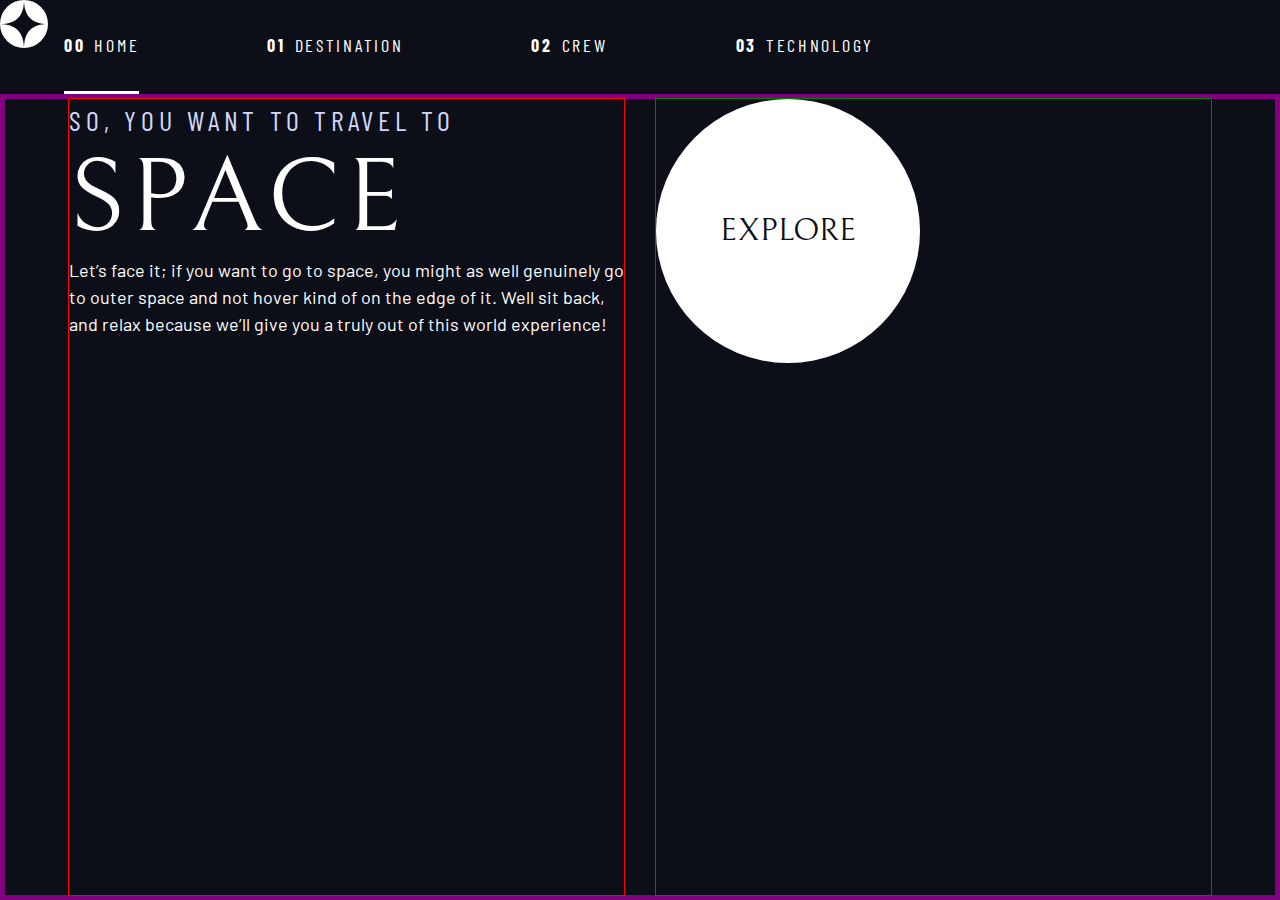
==== commit ec96e3d9: "grid vs flex" ====
--- a/index.html
+++ b/index.html
@@ -15,7 +15,7 @@
   <link rel="stylesheet" href="index.css">
   <title>Frontend Mentor | Space tourism website</title>
 </head>
-<body>
+<body class="home">
   
   <header class="primary-header flex">
     <div>
@@ -31,14 +31,17 @@
     </nav>
   </header>
 
-  <div class="container">
-  <h1 class="text-accent fs-500 ff-sans-cond uppercase letter-spacing-1">So, you want to travel to
-  <span class="fs-900 ff-serif text-white">Space</span></h1>
-  <p>Let’s face it; if you want to go to space, you might as well genuinely go to 
-  outer space and not hover kind of on the edge of it. Well sit back, and relax 
-  because we’ll give you a truly out of this world experience! </p>
-
-<a href="#" class="large-button uppercase ff-serif fs-600 text-dark bg-white">Explore</a>
+  <div class="grid-container">
+    <div>
+      <h1 class="text-accent fs-500 ff-sans-cond uppercase letter-spacing-1">So, you want to travel to
+      <span class="d-block fs-900 ff-serif text-white">Space</span></h1>
+      <p>Let’s face it; if you want to go to space, you might as well genuinely go to 
+      outer space and not hover kind of on the edge of it. Well sit back, and relax 
+      because we’ll give you a truly out of this world experience! </p>
+    </div>
+    <div>
+      <a href="#" class="large-button uppercase ff-serif fs-600 text-dark bg-white">Explore</a>
+    </div>
   </div>
 
 </body>
--- a/index.css
+++ b/index.css
@@ -2,17 +2,36 @@
   --clr-dark: 230 35% 7%;
   --clr-light: 231 77% 90%;
   --clr-white: 0 0% 100%;
-  --fs-900: 9.375rem;
-  --fs-800: 6.25rem;
-  --fs-700: 3.5rem;
-  --fs-600: 2rem;
+  --fs-900: clamp(5rem, 7vw + 1rem, 9.375rem);
+  --fs-800: 3.5rem;
+  --fs-700: 1.5rem;
+  --fs-600: 1rem;
   --fs-500: 1.75rem;
-  --fs-400: 1.125rem;
+  --fs-400: 0.9375rem;
   --fs-300: 1rem;
   --fs-200: 0.875rem;
   --ff-serif: 'Bellefair', serif;
   --ff-sans-cond: 'Barlow Condensed', sans-serif;
   --ff-sans-normal: 'Barlow', sans-serif;
+}
+
+@media (min-width: 35em) {
+  :root {
+    --fs-800: 5rem;
+    --fs-700: 2.5rem;
+    --fs-600: 1.5rem;
+    --fs-400: 1rem;
+  }
+}
+
+@media (min-width: 45em) {
+  :root {
+    /* font-sizes */
+    --fs-800: 6.25rem;
+    --fs-700: 3.5rem;
+    --fs-600: 2rem;
+    --fs-400: 1.125rem;
+  }
 }
 
 *,
@@ -51,6 +70,11 @@
   background-color: #0c0e18;
   line-height: 1.5;
   min-height: 100vh;
+  display: -ms-grid;
+  display: grid;
+  -ms-grid-rows: min-content 1fr;
+      grid-template-rows: -webkit-min-content 1fr;
+      grid-template-rows: min-content 1fr;
 }
 
 img,
@@ -93,6 +117,10 @@
   gap: var(--gap, 1rem);
 }
 
+.d-block {
+  display: block;
+}
+
 .flow > * + * {
   margin-top: var(--flow-space, 1rem);
   outline: 1px solid red;
@@ -102,6 +130,31 @@
   padding-inline: 2em;
   margin-inline: auto;
   max-width: 80rem;
+}
+
+.grid-container {
+  border: 5px solid purple;
+  display: -ms-grid;
+  display: grid;
+}
+
+@media (min-width: 45em) {
+  .grid-container {
+    -ms-grid-columns: minmax(2rem, 1fr) (minmax(0, 40rem))[2] minmax(2rem, 1fr);
+        grid-template-columns: minmax(2rem, 1fr) repeat(2, minmax(0, 40rem)) minmax(2rem, 1fr);
+    -webkit-column-gap: var(--container-gap, 2rem);
+            column-gap: var(--container-gap, 2rem);
+  }
+  .grid-container > *:first-child {
+    -ms-grid-column: 2;
+    grid-column: 2;
+    outline: 1px solid red;
+  }
+  .grid-container > *:last-child {
+    -ms-grid-column: 3;
+    grid-column: 3;
+    outline: 1px solid green;
+  }
 }
 
 .sr-only {
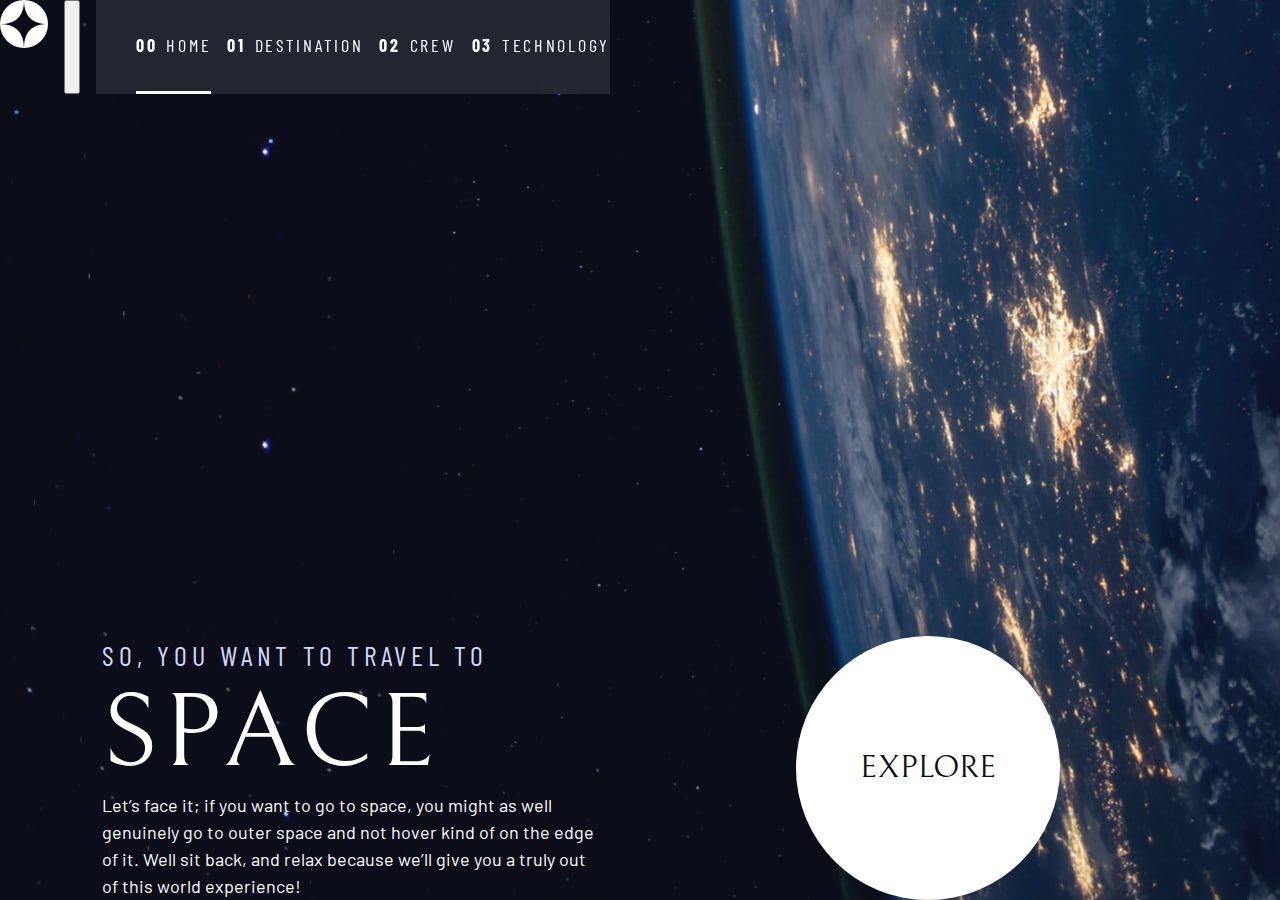
==== commit 92488abe: "SASS is case sensitive fix" ====
--- a/index.html
+++ b/index.html
@@ -21,8 +21,9 @@
     <div>
       <img src="./assets/shared/logo.svg" alt="space tourism logo" class="logo">
     </div>
+      <button class="mobile-nav-toggle" aria-controls="primary-navigation" aria-expanded="false"><span class="sr-only">Menu</span></button>
     <nav>
-        <ul class="primary-navigation underline-indicators flex">
+        <ul id="primary-navigation" class="primary-navigation underline-indicators flex">
             <li class="active"><a class="ff-sans-cond uppercase text-white letter-spacing-2" href="index.html"><span>00</span>Home</a></li>
             <li><a class="ff-sans-cond uppercase text-white letter-spacing-2" href="destination.html"><span>01</span>Destination</a></li>
             <li><a class="ff-sans-cond uppercase text-white letter-spacing-2" href="crew.html"><span>02</span>Crew</a></li>
@@ -31,7 +32,7 @@
     </nav>
   </header>
 
-  <div class="grid-container">
+  <div class="grid-container grid-container--home">
     <div>
       <h1 class="text-accent fs-500 ff-sans-cond uppercase letter-spacing-1">So, you want to travel to
       <span class="d-block fs-900 ff-serif text-white">Space</span></h1>
@@ -40,7 +41,7 @@
       because we’ll give you a truly out of this world experience! </p>
     </div>
     <div>
-      <a href="#" class="large-button uppercase ff-serif fs-600 text-dark bg-white">Explore</a>
+      <a href="#" class="large-button uppercase ff-serif text-dark bg-white">Explore</a>
     </div>
   </div>
 
--- a/index.css
+++ b/index.css
@@ -133,13 +133,20 @@
 }
 
 .grid-container {
-  border: 5px solid purple;
+  text-align: center;
   display: -ms-grid;
   display: grid;
+  place-items: center;
+  padding-inline: 1rem;
+}
+
+.grid-container > * {
+  max-width: 50ch;
 }
 
 @media (min-width: 45em) {
   .grid-container {
+    text-align: left;
     -ms-grid-columns: minmax(2rem, 1fr) (minmax(0, 40rem))[2] minmax(2rem, 1fr);
         grid-template-columns: minmax(2rem, 1fr) repeat(2, minmax(0, 40rem)) minmax(2rem, 1fr);
     -webkit-column-gap: var(--container-gap, 2rem);
@@ -148,12 +155,16 @@
   .grid-container > *:first-child {
     -ms-grid-column: 2;
     grid-column: 2;
-    outline: 1px solid red;
   }
   .grid-container > *:last-child {
     -ms-grid-column: 3;
     grid-column: 3;
-    outline: 1px solid green;
+  }
+  .grid-container--home {
+    padding-bottom: msc(6rem, 20vh);
+    -webkit-box-align: end;
+        -ms-flex-align: end;
+            align-items: end;
   }
 }
 
@@ -177,7 +188,6 @@
 
 .call-to-action {
   --gap: 5rem;
-  background: purple;
   padding: 2rem;
   border-radius: 5px;
 }
@@ -292,6 +302,7 @@
 }
 
 .large-button {
+  font-size: 2rem;
   position: relative;
   display: -ms-inline-grid;
   display: inline-grid;
@@ -323,11 +334,31 @@
 }
 
 .primary-navigation {
-  --gap: 8rem;
-  --underline-gap:2rem;
+  --underline-gap: 2rem;
   list-style: none;
-  padding: 0;
   margin: 0;
+  background: rgba(255, 255, 255, 0.1);
+  -webkit-backdrop-filter: blur(1.2rem);
+          backdrop-filter: blur(1.2rem);
+}
+
+@media (max-width: 35rem) {
+  .primary-navigation {
+    --underline-gap: 0.5rem;
+    list-style: none;
+    padding: MIN(20rem, 10vh) 2rem;
+    margin: 0;
+    -webkit-box-orient: vertical;
+    -webkit-box-direction: normal;
+        -ms-flex-direction: column;
+            flex-direction: column;
+    position: fixed;
+    inset: 0 0 0 25%;
+    z-index: 100;
+  }
+  .primary-navigation.underline-indicators > .active {
+    border: 0;
+  }
 }
 
 .primary-navigation a {
@@ -353,7 +384,7 @@
 }
 
 .underline-indicators > .active,
-.underline-indicators > [aria-selected="true"] {
+.underline-indicators > [aria-selected='true'] {
   color: white;
   border-color: white;
 }
@@ -366,7 +397,7 @@
   cursor: pointer;
   border: 0;
   border-radius: 50%;
-  padding: .5em;
+  padding: 0.5em;
   background-color: rgba(255, 255, 255, 0.25);
 }
 
@@ -375,7 +406,29 @@
   background-color: rgba(255, 255, 255, 0.5);
 }
 
-.dot-indicators > [aria-selected="true"] {
+.dot-indicators > [aria-selected='true'] {
   background-color: white;
 }
+
+body {
+  background-size: cover;
+  background-position: bottom center;
+}
+
+.home {
+  background-image: url(/assets/home/background-home-mobile.jpg);
+}
+
+@media (min-width: 35rem) {
+  .home {
+    background-position: center center;
+    background-image: url(./assets/home/background-home-tablet.jpg);
+  }
+}
+
+@media (min-width: 45rem) {
+  .home {
+    background-image: url(./assets/home/background-home-desktop.jpg);
+  }
+}
 /*# sourceMappingURL=index.css.map */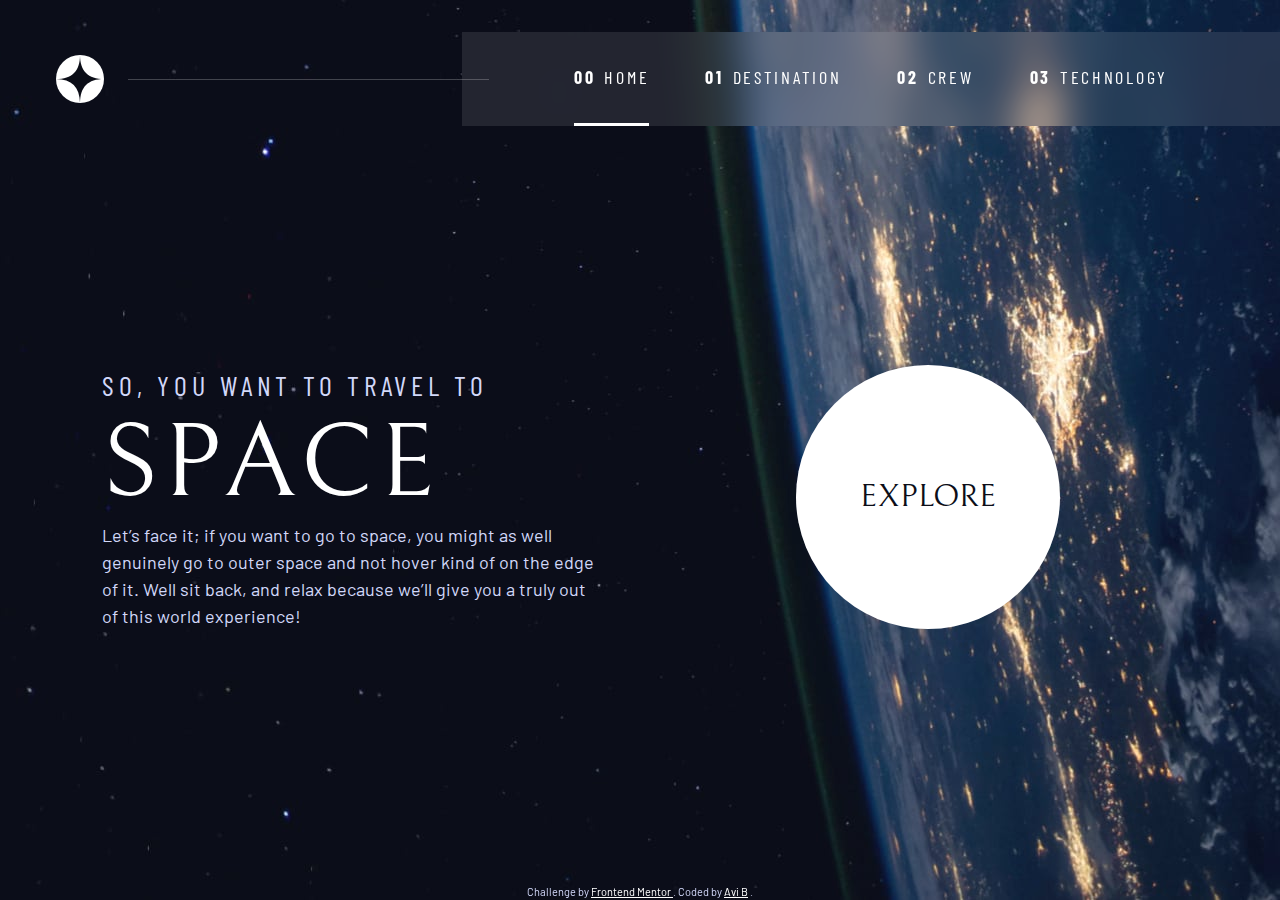
==== commit 4c0a5cc1: "Finalizing layout changes" ====
--- a/index.html
+++ b/index.html
@@ -23,16 +23,16 @@
     </div>
       <button class="mobile-nav-toggle" aria-controls="primary-navigation" aria-expanded="false"><span class="sr-only">Menu</span></button>
     <nav>
-        <ul id="primary-navigation" class="primary-navigation underline-indicators flex">
+        <ul id="primary-navigation" data-visible="false" class="primary-navigation underline-indicators flex">
             <li class="active"><a class="ff-sans-cond uppercase text-white letter-spacing-2" href="index.html"><span>00</span>Home</a></li>
-            <li><a class="ff-sans-cond uppercase text-white letter-spacing-2" href="destination.html"><span>01</span>Destination</a></li>
-            <li><a class="ff-sans-cond uppercase text-white letter-spacing-2" href="crew.html"><span>02</span>Crew</a></li>
-            <li><a class="ff-sans-cond uppercase text-white letter-spacing-2" href="technology.html"><span>03</span>Technology</a></li>
+            <li><a class="ff-sans-cond uppercase text-white letter-spacing-2" href="./pages/destination-moon.html"><span>01</span>Destination</a></li>
+            <li><a class="ff-sans-cond uppercase text-white letter-spacing-2" href="./pages/crew-commander.html"><span>02</span>Crew</a></li>
+            <li><a class="ff-sans-cond uppercase text-white letter-spacing-2" href="./pages/technology-vehicle.html"><span>03</span>Technology</a></li>
         </ul>
     </nav>
   </header>
 
-  <div class="grid-container grid-container--home">
+  <main class="grid-container grid-container--home">
     <div>
       <h1 class="text-accent fs-500 ff-sans-cond uppercase letter-spacing-1">So, you want to travel to
       <span class="d-block fs-900 ff-serif text-white">Space</span></h1>
@@ -41,9 +41,18 @@
       because we’ll give you a truly out of this world experience! </p>
     </div>
     <div>
-      <a href="#" class="large-button uppercase ff-serif text-dark bg-white">Explore</a>
+      <a href="./pages/destination-moon.html" class="large-button uppercase ff-serif text-dark bg-white">Explore</a>
     </div>
+  </main>
+  <div class="attribution">
+    Challenge by
+    <a href="https://www.frontendmentor.io/challenges/space-tourism-multipage-website-gRWj1URZ3/hub/space-tourism-multipage-website-hGzf0XF_4" target="_blank">
+      Frontend Mentor
+    </a>
+    . Coded by
+    <a href="https://www.frontendmentor.io/profile/inspiringsource" target="_blank">Avi B</a>
+    .
   </div>
-
+<script src="./index.js"></script>
 </body>
 </html>--- a/index.css
+++ b/index.css
@@ -6,7 +6,7 @@
   --fs-800: 3.5rem;
   --fs-700: 1.5rem;
   --fs-600: 1rem;
-  --fs-500: 1.75rem;
+  --fs-500: 1rem;
   --fs-400: 0.9375rem;
   --fs-300: 1rem;
   --fs-200: 0.875rem;
@@ -20,6 +20,7 @@
     --fs-800: 5rem;
     --fs-700: 2.5rem;
     --fs-600: 1.5rem;
+    --fs-500: 1.25rem;
     --fs-400: 1rem;
   }
 }
@@ -30,6 +31,7 @@
     --fs-800: 6.25rem;
     --fs-700: 3.5rem;
     --fs-600: 2rem;
+    --fs-500: 1.75rem;
     --fs-400: 1.125rem;
   }
 }
@@ -58,9 +60,13 @@
 h3,
 h4,
 h5,
-h6,
+h6 {
+  font-weight: 400;
+}
+
 p {
   font-weight: 400;
+  color: #d2d8f9;
 }
 
 body {
@@ -75,6 +81,7 @@
   -ms-grid-rows: min-content 1fr;
       grid-template-rows: -webkit-min-content 1fr;
       grid-template-rows: min-content 1fr;
+  overflow-x: hidden;
 }
 
 img,
@@ -123,7 +130,6 @@
 
 .flow > * + * {
   margin-top: var(--flow-space, 1rem);
-  outline: 1px solid red;
 }
 
 .container {
@@ -138,34 +144,11 @@
   display: grid;
   place-items: center;
   padding-inline: 1rem;
+  padding-bottom: 4rem;
 }
 
 .grid-container > * {
   max-width: 50ch;
-}
-
-@media (min-width: 45em) {
-  .grid-container {
-    text-align: left;
-    -ms-grid-columns: minmax(2rem, 1fr) (minmax(0, 40rem))[2] minmax(2rem, 1fr);
-        grid-template-columns: minmax(2rem, 1fr) repeat(2, minmax(0, 40rem)) minmax(2rem, 1fr);
-    -webkit-column-gap: var(--container-gap, 2rem);
-            column-gap: var(--container-gap, 2rem);
-  }
-  .grid-container > *:first-child {
-    -ms-grid-column: 2;
-    grid-column: 2;
-  }
-  .grid-container > *:last-child {
-    -ms-grid-column: 3;
-    grid-column: 3;
-  }
-  .grid-container--home {
-    padding-bottom: msc(6rem, 20vh);
-    -webkit-box-align: end;
-        -ms-flex-align: end;
-            align-items: end;
-  }
 }
 
 .sr-only {
@@ -309,7 +292,7 @@
   place-items: center;
   padding: 0 2em;
   border-radius: 50%;
-  aspect-ratio: 1 / 1;
+  aspect-ratio: 1;
   text-decoration: none;
 }
 
@@ -333,7 +316,21 @@
           transform: scale(1.5);
 }
 
+.logo {
+  margin: 1.5rem clamp(1.5rem, 5vw, 3.5rem);
+}
+
+.primary-header {
+  -webkit-box-pack: justify;
+      -ms-flex-pack: justify;
+          justify-content: space-between;
+  -webkit-box-align: center;
+      -ms-flex-align: center;
+          align-items: center;
+}
+
 .primary-navigation {
+  --gap: clamp(1.5rem, 5.5vw, 3.5rem);
   --underline-gap: 2rem;
   list-style: none;
   margin: 0;
@@ -342,11 +339,33 @@
           backdrop-filter: blur(1.2rem);
 }
 
+@supports ((-webkit-backdrop-filter: blur(1rem)) or (backdrop-filter: blur(1rem))) {
+  .primary-navigation {
+    background: rgba(255, 255, 255, 0.1);
+    -webkit-backdrop-filter: blur(1.2rem);
+            backdrop-filter: blur(1.2rem);
+  }
+}
+
+.primary-navigation a {
+  text-decoration: none;
+  color: white;
+}
+
+.primary-navigation a span {
+  font-weight: bold;
+  margin-right: 0.5em;
+}
+
+.mobile-nav-toggle {
+  display: none;
+}
+
 @media (max-width: 35rem) {
   .primary-navigation {
     --underline-gap: 0.5rem;
     list-style: none;
-    padding: MIN(20rem, 10vh) 2rem;
+    padding: MIN(20rem, 15vh) 2rem;
     margin: 0;
     -webkit-box-orient: vertical;
     -webkit-box-direction: normal;
@@ -355,27 +374,82 @@
     position: fixed;
     inset: 0 0 0 25%;
     z-index: 100;
+    -webkit-transform: translateX(100%);
+            transform: translateX(100%);
+    -webkit-transition: -webkit-transform 500ms ease-in-out;
+    transition: -webkit-transform 500ms ease-in-out;
+    transition: transform 500ms ease-in-out;
+    transition: transform 500ms ease-in-out, -webkit-transform 500ms ease-in-out;
+  }
+  .primary-navigation[data-visible='true'] {
+    -webkit-transform: translateX(0);
+            transform: translateX(0);
   }
   .primary-navigation.underline-indicators > .active {
     border: 0;
   }
-}
-
-.primary-navigation a {
-  text-decoration: none;
-  color: white;
-}
-
-.primary-navigation a span {
-  font-weight: bold;
-  margin-right: 0.5em;
+  .mobile-nav-toggle {
+    display: block;
+    position: absolute;
+    z-index: 9999;
+    right: 1rem;
+    top: 2rem;
+    background: transparent;
+    background-image: url(./assets/shared/icon-hamburger.svg);
+    background-repeat: no-repeat;
+    background-position: center;
+    width: 1.5rem;
+    aspect-ratio: 1;
+    border: 0;
+  }
+  .mobile-nav-toggle[aria-expanded='true'] {
+    background-image: url(./assets/shared/icon-close.svg);
+  }
+}
+
+@media (min-width: 35em) {
+  .primary-navigation {
+    padding-inline: clamp(3rem, 9vw, 7rem);
+  }
+}
+
+@media (min-width: 35em) and (max-width: 44.9em) {
+  .primary-navigation a > span {
+    display: none;
+  }
+}
+
+@media (min-width: 45em) {
+  .primary-header::after {
+    content: '';
+    display: block;
+    position: relative;
+    height: 1px;
+    margin-right: -2.7rem;
+    background: rgba(255, 255, 255, 0.25);
+    z-index: 999;
+    width: 100%;
+    -webkit-box-ordinal-group: 2;
+        -ms-flex-order: 1;
+            order: 1;
+    opacity: 0.9;
+  }
+  nav {
+    -webkit-box-ordinal-group: 3;
+        -ms-flex-order: 2;
+            order: 2;
+  }
+  .primary-navigation {
+    margin-block: 2rem;
+  }
 }
 
 .underline-indicators > * {
-  padding: var(--underline-gap, 1rem) 0;
+  padding: var(--underline-gap, 0.55rem) 0;
   border: 0;
   cursor: pointer;
   border-bottom: 0.2rem solid rgba(255, 255, 255, 0);
+  background-color: transparent;
 }
 
 .underline-indicators > *:hover,
@@ -410,6 +484,28 @@
   background-color: white;
 }
 
+.numbers-indicators > * {
+  cursor: pointer;
+  border: 0;
+  border-radius: 50%;
+  width: 100%;
+  height: 100%;
+  padding: 1em;
+  color: white;
+  background-color: transparent;
+  border: 0.01px rgba(255, 255, 255, 0.6) solid;
+}
+
+.numbers-indicators > *:hover,
+.numbers-indicators > *:focus {
+  background-color: rgba(255, 255, 255, 0.5);
+}
+
+.numbers-indicators > [aria-selected='true'] {
+  background-color: white;
+  color: #0c0e18;
+}
+
 body {
   background-size: cover;
   background-position: bottom center;
@@ -431,4 +527,373 @@
     background-image: url(./assets/home/background-home-desktop.jpg);
   }
 }
+
+.destination {
+  background-image: url(./assets/destination/background-destination-mobile.jpg);
+}
+
+@media (min-width: 35rem) {
+  .destination {
+    background-position: center center;
+    background-image: url(./assets/destination/background-destination-tablet.jpg);
+  }
+}
+
+@media (min-width: 45rem) {
+  .destination {
+    background-image: url(./assets/destination/background-destination-desktop.jpg);
+  }
+}
+
+/* crew */
+.crew {
+  background-image: url(./assets/home/background-crew-mobile.jpg);
+}
+
+@media (min-width: 35rem) {
+  .crew {
+    background-position: center center;
+    background-image: url(./assets/crew/background-crew-tablet.jpg);
+  }
+}
+
+@media (min-width: 45rem) {
+  .crew {
+    background-image: url(./assets/crew/background-crew-desktop.jpg);
+  }
+}
+
+.grid-container--destination {
+  --flow-space: 2rem;
+      grid-template-areas: 'title' 'image' 'tabs' 'content';
+}
+
+.numbered-title {
+  -ms-grid-row: 1;
+  -ms-grid-column: 1;
+  grid-area: title;
+}
+
+.grid-container--destination > img {
+  -ms-grid-row: 2;
+  -ms-grid-column: 1;
+  grid-area: image;
+  max-width: 60%;
+}
+
+.grid-container--destination > .tab-list {
+  -ms-grid-row: 3;
+  -ms-grid-column: 1;
+  grid-area: tabs;
+}
+
+.grid-container--destination > .destination-info {
+  -ms-grid-row: 4;
+  -ms-grid-column: 1;
+  grid-area: content;
+}
+
+.dest-meta {
+  border-top: 1px solid rgba(255, 255, 255, 0.25);
+  -webkit-box-orient: vertical;
+  -webkit-box-direction: normal;
+      -ms-flex-direction: column;
+          flex-direction: column;
+  padding-top: 2.5rem;
+  margin-top: 2.5rem;
+}
+
+.dest-meta p {
+  font-size: 1.75rem;
+}
+
+.grid-container--crew {
+  --flow-space: 2rem;
+      grid-template-areas: 'title' 'image' 'tabs' 'content';
+}
+
+.grid-container--crew > img {
+  -ms-grid-row: 2;
+  -ms-grid-column: 1;
+  grid-area: image;
+  max-width: 60%;
+  border-bottom: 1px solid rgba(255, 255, 255, 0.25);
+}
+
+.grid-container--crew > .dot-indicators {
+  -ms-grid-row: 3;
+  -ms-grid-column: 1;
+  grid-area: tabs;
+}
+
+.grid-container--crew > .crew-details {
+  -ms-grid-row: 4;
+  -ms-grid-column: 1;
+  grid-area: content;
+}
+
+.crew-details h2 {
+  opacity: .5;
+}
+
+@media (min-width: 35em) {
+  .numbered-title {
+    -ms-grid-column-align: start;
+        justify-self: start;
+    margin-top: 2rem;
+  }
+  .dest-meta {
+    -webkit-box-orient: horizontal;
+    -webkit-box-direction: normal;
+        -ms-flex-direction: row;
+            flex-direction: row;
+    -webkit-box-pack: space-evenly;
+        -ms-flex-pack: space-evenly;
+            justify-content: space-evenly;
+  }
+  .grid-container--crew {
+    padding-bottom: 0;
+        grid-template-areas: 'title' 'content' 'tabs' 'image';
+  }
+}
+
+@media (min-width: 45em) {
+  .grid-container {
+    text-align: left;
+    -ms-grid-columns: minmax(2rem, 1fr) (minmax(0, 40rem))[2] minmax(2rem, 1fr);
+        grid-template-columns: minmax(2rem, 1fr) repeat(2, minmax(0, 40rem)) minmax(2rem, 1fr);
+    -webkit-column-gap: var(--container-gap, 2rem);
+            column-gap: var(--container-gap, 2rem);
+  }
+  .grid-container--home {
+    padding-bottom: msc(6rem, 20vh);
+  }
+  .grid-container--home > *:first-child {
+    -ms-grid-column: 2;
+    grid-column: 2;
+  }
+  .grid-container--home > *:last-child {
+    -ms-grid-column: 3;
+    grid-column: 3;
+  }
+  .grid-container--destination {
+    justify-items: start;
+    -ms-flex-line-pack: start;
+        align-content: start;
+        grid-template-areas: '. title title .' '. image tabs .' '. image content .';
+  }
+  .grid-container--destination > img,
+  .grid-container--crew > img {
+    max-width: 85%;
+  }
+  .dest-meta {
+    --gap: MIN(7vw, 6rem);
+    -webkit-box-pack: start;
+        -ms-flex-pack: start;
+            justify-content: start;
+  }
+  .grid-container--crew {
+        grid-template-areas: '. title title .' '. content image .' '. tabs image .';
+  }
+  .grid-container--crew > .dot-indicators {
+    -ms-grid-column-align: start;
+        justify-self: start;
+  }
+  .grid-container--crew > img {
+    -ms-flex-item-align: end;
+        -ms-grid-row-align: end;
+        align-self: end;
+  }
+}
+
+/* Layout                        */
+/* ----------------------------- */
+/* Technology layout */
+@media (max-width: 45em) {
+  .tech {
+    background-image: url(./assets/technology/background-technology-mobile.jpg);
+  }
+  .grid-container--tech {
+        grid-template-areas: 'title' 'image' 'tabs' 'content';
+  }
+  .grid-container--tech {
+    padding-left: 0;
+    padding-right: 0;
+  }
+  .tech-title {
+    -ms-grid-row: 1;
+    -ms-grid-column: 1;
+    grid-area: title;
+  }
+  .grid-container--tech > .tech-img {
+    -ms-grid-row: 2;
+    -ms-grid-column: 1;
+    grid-area: image;
+    min-width: 100%;
+  }
+  .numbers-indicators {
+    -ms-grid-row: 3;
+    -ms-grid-column: 1;
+    grid-area: tabs;
+    display: -webkit-box;
+    display: -ms-flexbox;
+    display: flex;
+    font-size: 18px;
+    padding: auto;
+    margin: auto;
+  }
+  .numbers-indicators button {
+    margin-left: 25px;
+    width: 60px;
+    height: 60px;
+    position: relative;
+  }
+}
+
+.tech-desc {
+  -ms-grid-row: 4;
+  -ms-grid-column: 1;
+  grid-area: content;
+}
+
+@media (min-width: 35em) {
+  .tech {
+    background-image: url(./assets/technology/background-technology-tablet.jpg);
+  }
+  .grid-container--tech {
+        grid-template-areas: 'title' 'image' 'tabs' 'content';
+  }
+  .grid-container--tech {
+    padding-left: 0;
+    padding-right: 0;
+  }
+  .tech-title {
+    -ms-grid-row: 1;
+    -ms-grid-column: 1;
+    grid-area: title;
+  }
+  .grid-container--tech > .tech-img {
+    -ms-grid-row: 2;
+    -ms-grid-column: 1;
+    grid-area: image;
+    min-width: 100%;
+  }
+  .numbers-indicators {
+    -ms-grid-row: 3;
+    -ms-grid-column: 1;
+    grid-area: tabs;
+    display: -webkit-box;
+    display: -ms-flexbox;
+    display: flex;
+    font-size: 18px;
+    padding: auto;
+    margin: auto;
+  }
+  .numbers-indicators button {
+    margin-left: 25px;
+    width: 60px;
+    height: 60px;
+    position: relative;
+  }
+}
+
+@media (min-width: 45rem) {
+  .tech {
+    background-image: url(./assets/technology/background-technology-desktop.jpg);
+  }
+  .grid-container--tech {
+        grid-template-areas: 'tabs title image' 'tabs content image';
+  }
+  .tech-title {
+    position: absolute;
+    -ms-grid-row: 1;
+    -ms-grid-column: 2;
+    grid-area: title;
+    -webkit-box-pack: start;
+        -ms-flex-pack: start;
+            justify-content: start;
+    top: 150px;
+    left: 100px;
+  }
+  .numbers-indicators {
+    -ms-grid-row: 1;
+    -ms-grid-row-span: 2;
+    -ms-grid-column: 1;
+    grid-area: tabs;
+    -webkit-box-orient: vertical;
+    -webkit-box-direction: normal;
+        -ms-flex-direction: column;
+            flex-direction: column;
+  }
+  .numbers-indicators button {
+    margin-top: 15px;
+  }
+  .numbers-indicators {
+    -ms-grid-row: 1;
+    -ms-grid-row-span: 2;
+    -ms-grid-column: 1;
+    grid-area: tabs;
+    display: -webkit-box;
+    display: -ms-flexbox;
+    display: flex;
+    font-size: 25px;
+    padding-left: 130px;
+  }
+  .numbers-indicators button {
+    width: 80px;
+    height: 80px;
+    position: relative;
+    padding-top: 21px;
+  }
+  .tech-details {
+    padding-left: 200px;
+    padding-top: 120px;
+  }
+  .tech-details .tech-headings {
+    width: 560px;
+  }
+  .tech-details .tech-headings h2 {
+    padding-bottom: 20px;
+    font-size: 16px;
+    color: #d2d8f9;
+    letter-spacing: 2.7px;
+  }
+  .tech-details .tech-headings .main-tech-title {
+    color: white;
+    padding-bottom: 30px;
+  }
+  .tech-details .tech-desc {
+    -ms-grid-row: 2;
+    -ms-grid-column: 2;
+    grid-area: content;
+  }
+  .tech-details .tech-desc p {
+    width: 445px;
+  }
+  .tech-img > img {
+    -ms-grid-row: 1;
+    -ms-grid-row-span: 2;
+    -ms-grid-column: 3;
+    grid-area: image;
+    position: absolute;
+    right: 0;
+    bottom: 100px;
+  }
+}
+
+.attribution {
+  width: 300px;
+  color: #d2d8f9;
+  font-size: 11px;
+  text-align: center;
+  position: fixed;
+  bottom: 0;
+  left: 50%;
+  -webkit-transform: translate(-50%, 0);
+  transform: translate(-50%, 0);
+}
+
+.attribution a {
+  color: white;
+}
 /*# sourceMappingURL=index.css.map */